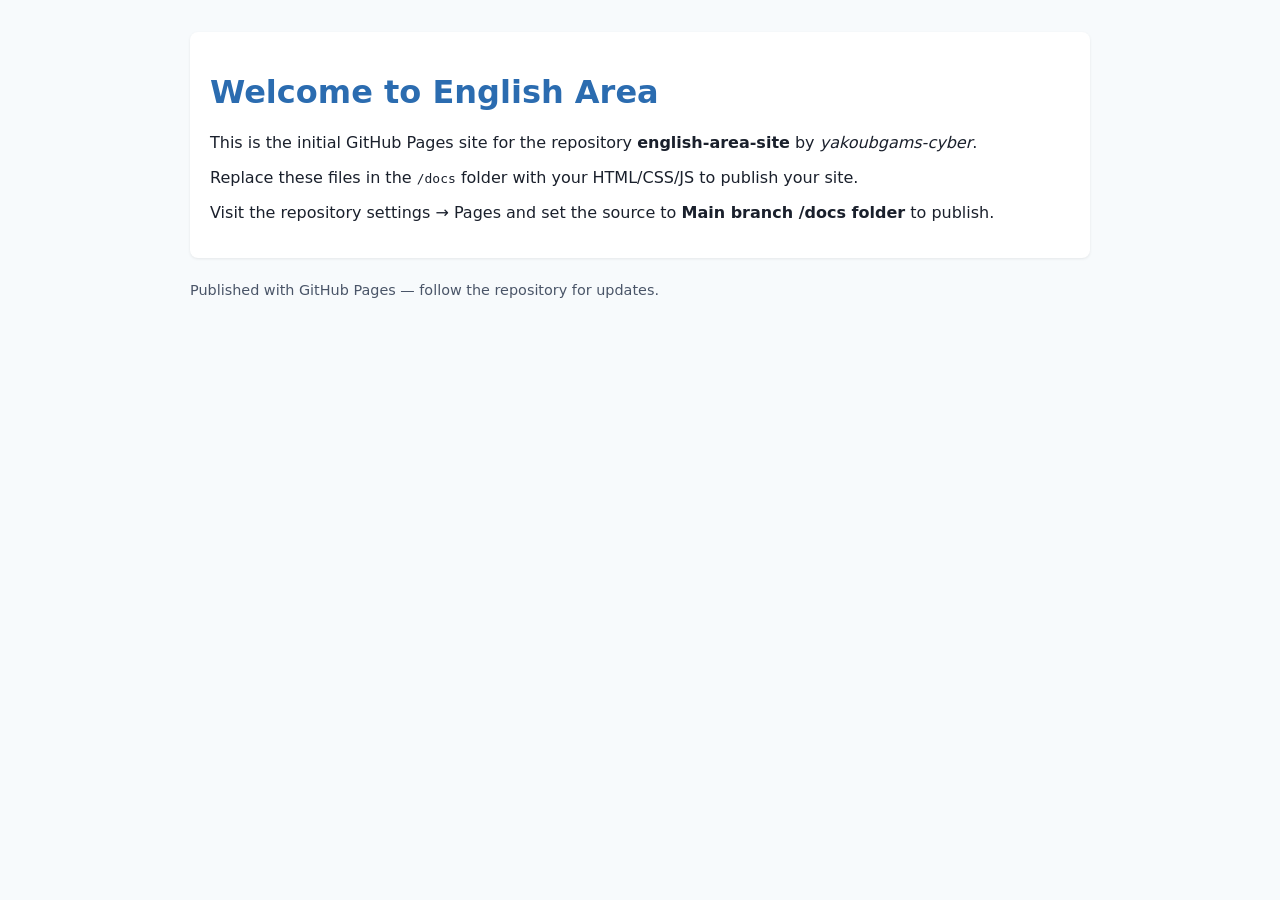
==== docs/index.html @ baff4b33 "Add initial Pages site in /docs (index.html)" ====
<!doctype html>
<html lang="en">
<head>
  <meta charset="utf-8" />
  <meta name="viewport" content="width=device-width,initial-scale=1" />
  <title>English Area</title>
  <style>
    body { font-family: system-ui, -apple-system, 'Segoe UI', Roboto, 'Helvetica Neue', Arial; margin: 0; padding: 2rem; background:#f7fafc; color:#1a202c }
    header { max-width: 900px; margin: 0 auto; }
    h1 { color:#2b6cb0 }
    .card { background: white; padding: 1.25rem; border-radius:8px; box-shadow: 0 1px 3px rgba(0,0,0,0.08); }
    footer { margin-top:1.5rem; color:#4a5568; font-size:0.9rem }
  </style>
</head>
<body>
  <header>
    <div class="card">
      <h1>Welcome to English Area</h1>
      <p>This is the initial GitHub Pages site for the repository <strong>english-area-site</strong> by <em>yakoubgams-cyber</em>.</p>
      <p>Replace these files in the <code>/docs</code> folder with your HTML/CSS/JS to publish your site.</p>
      <p>Visit the repository settings → Pages and set the source to <strong>Main branch /docs folder</strong> to publish.</p>
    </div>
    <footer>
      Published with GitHub Pages — follow the repository for updates.
    </footer>
  </header>
</body>
</html>
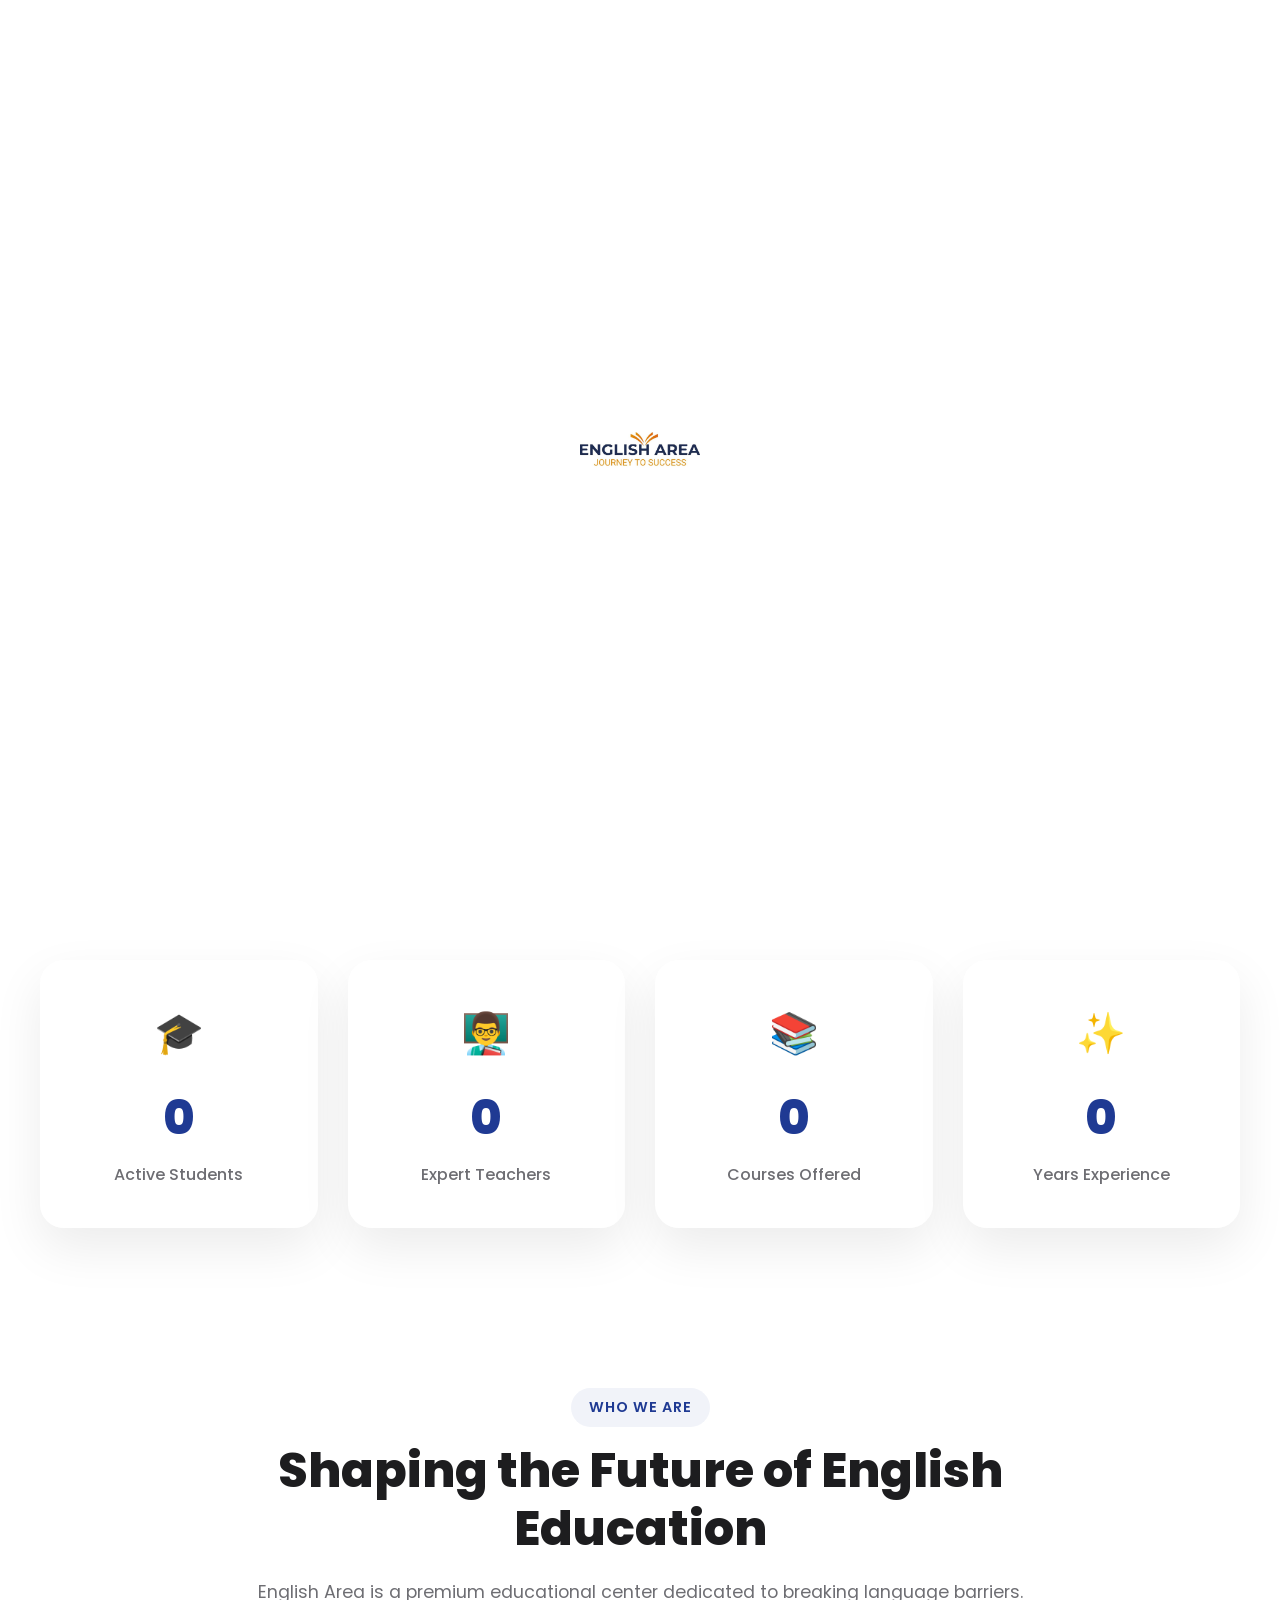
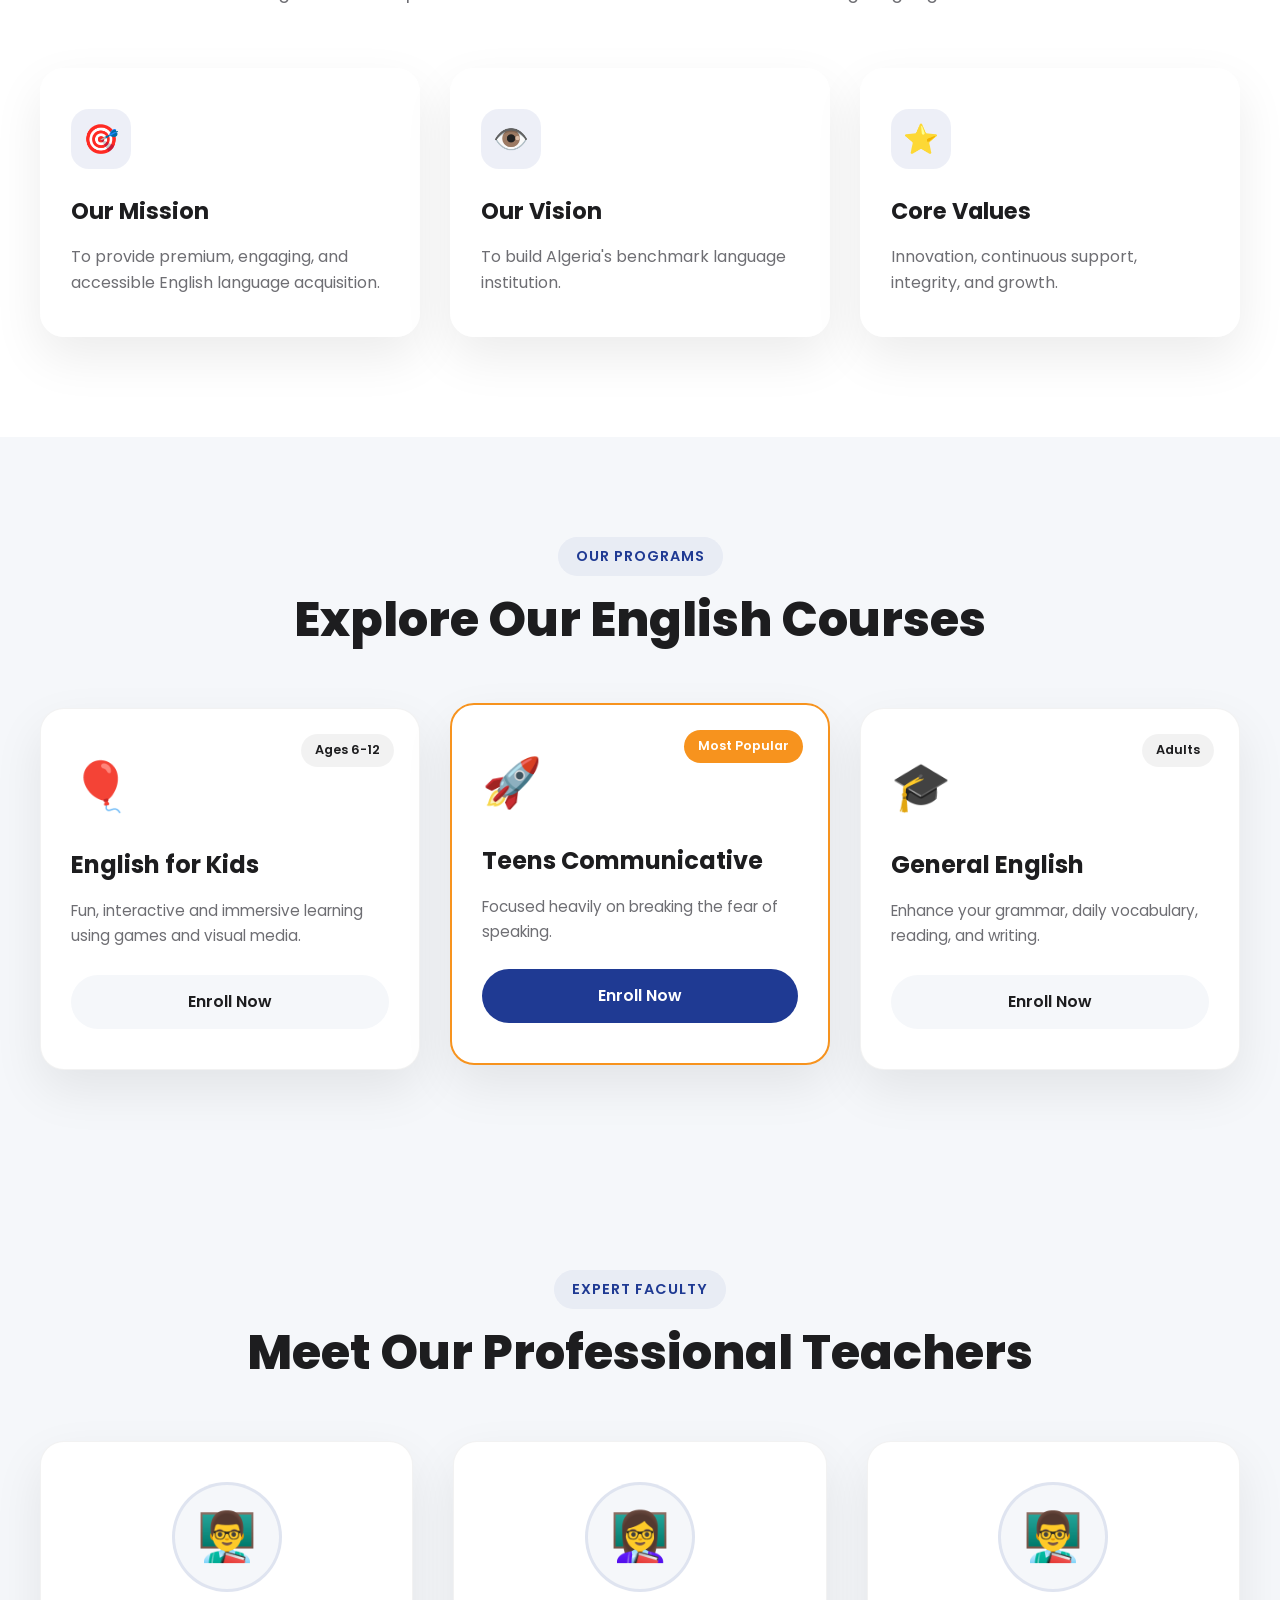
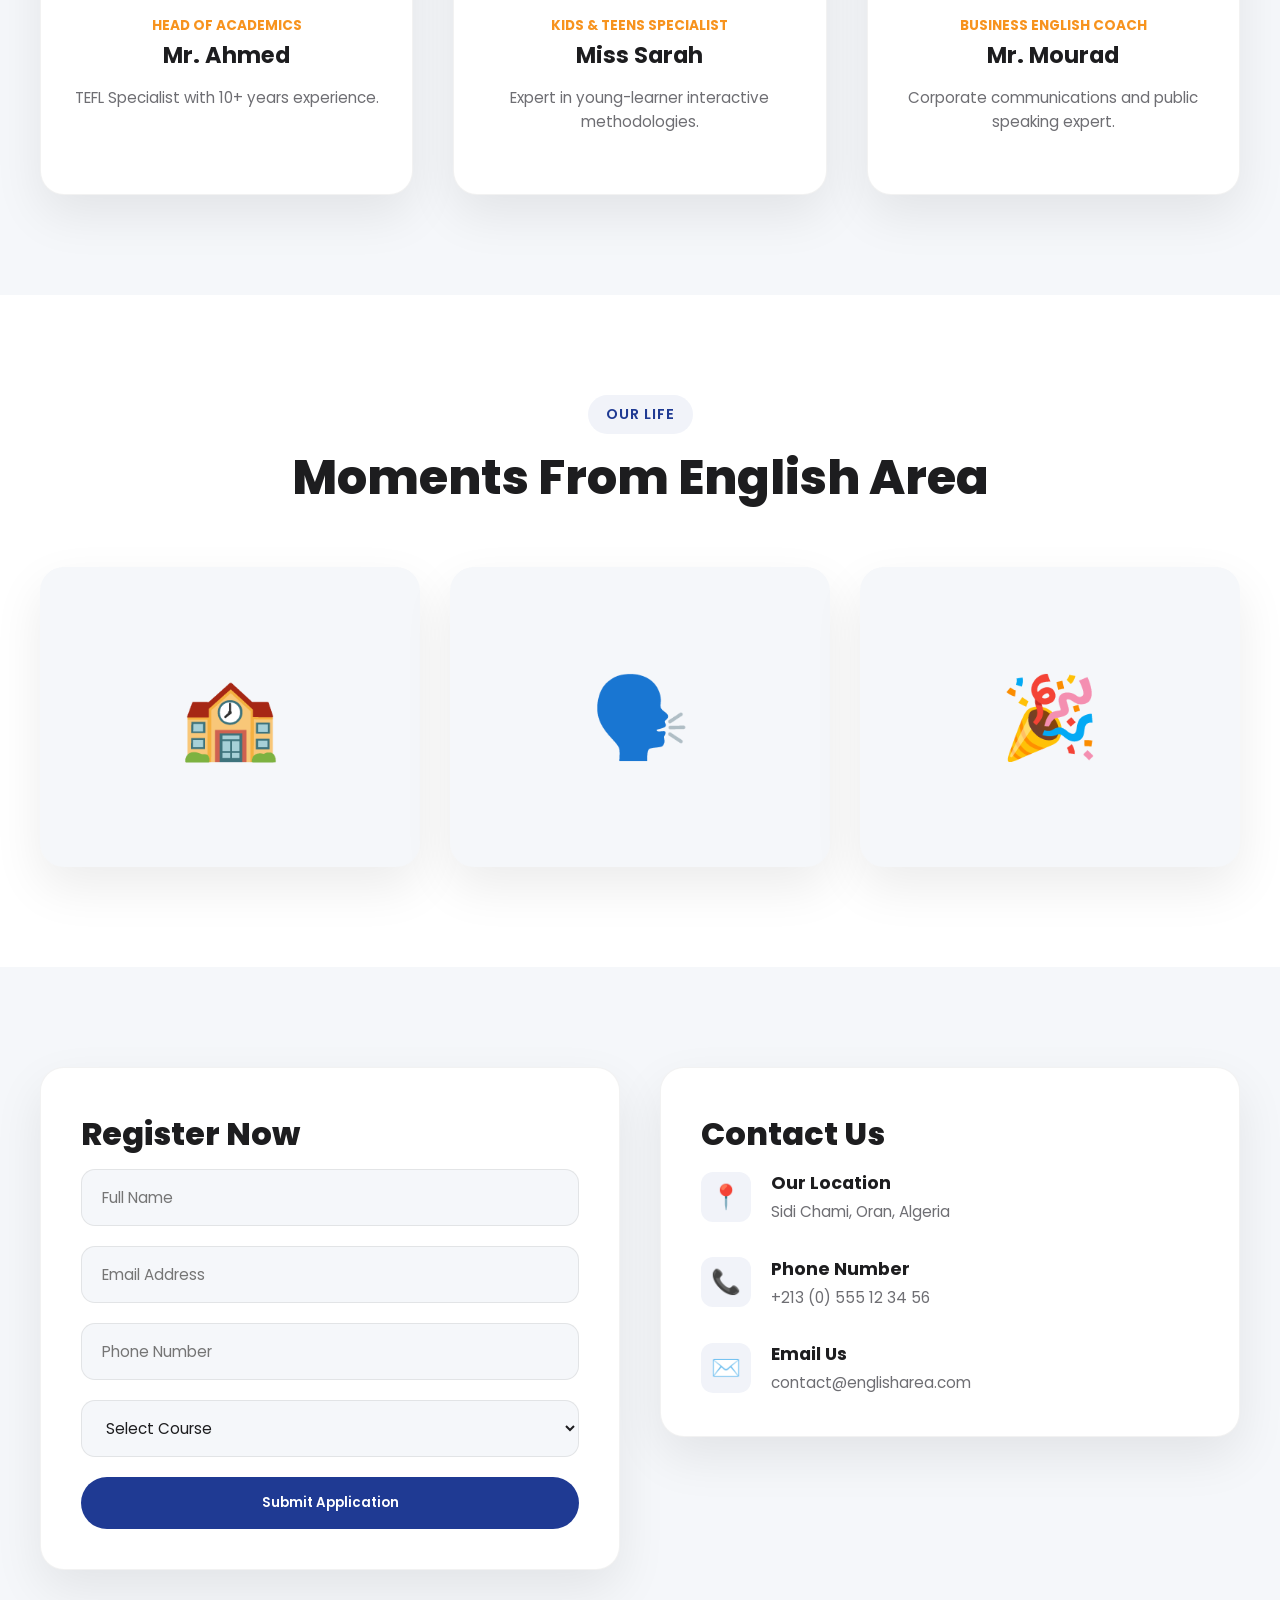
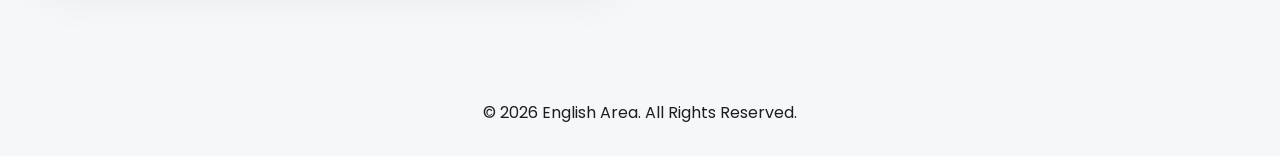
==== commit dbb59121: "Rename index - Copie.html to index.html" ====
--- a/docs/index.html
+++ b/docs/index.html
@@ -1,28 +1,344 @@
-<!doctype html>
-<html lang="en">
-<head>
-  <meta charset="utf-8" />
-  <meta name="viewport" content="width=device-width,initial-scale=1" />
-  <title>English Area</title>
-  <style>
-    body { font-family: system-ui, -apple-system, 'Segoe UI', Roboto, 'Helvetica Neue', Arial; margin: 0; padding: 2rem; background:#f7fafc; color:#1a202c }
-    header { max-width: 900px; margin: 0 auto; }
-    h1 { color:#2b6cb0 }
-    .card { background: white; padding: 1.25rem; border-radius:8px; box-shadow: 0 1px 3px rgba(0,0,0,0.08); }
-    footer { margin-top:1.5rem; color:#4a5568; font-size:0.9rem }
-  </style>
-</head>
-<body>
-  <header>
-    <div class="card">
-      <h1>Welcome to English Area</h1>
-      <p>This is the initial GitHub Pages site for the repository <strong>english-area-site</strong> by <em>yakoubgams-cyber</em>.</p>
-      <p>Replace these files in the <code>/docs</code> folder with your HTML/CSS/JS to publish your site.</p>
-      <p>Visit the repository settings → Pages and set the source to <strong>Main branch /docs folder</strong> to publish.</p>
-    </div>
-    <footer>
-      Published with GitHub Pages — follow the repository for updates.
-    </footer>
-  </header>
-</body>
-</html>
+<!DOCTYPE html>
+<html lang="en" dir="ltr">
+
+<head>
+    <meta charset="UTF-8">
+    <meta name="viewport" content="width=device-width, initial-scale=1.0">
+    <title>English Area | Journey to Success</title>
+    <meta name="description" content="English Area - Journey to Success. A premium English learning school offering courses for kids, teenagers and adults.">
+    <meta name="keywords" content="English Area, English School, English Courses, Algeria English Learning">
+    <meta name="author" content="English Area">
+
+    <meta property="og:title" content="English Area | Journey to Success">
+    <meta property="og:description" content="Your journey to success starts here. Learn English with professional teachers.">
+    <meta property="og:type" content="website">
+
+    <link rel="preconnect" href="https://fonts.googleapis.com">
+    <link rel="preconnect" href="https://fonts.gstatic.com" crossorigin>
+    <link href="https://fonts.googleapis.com/css2?family=Poppins:wght@300;400;500;600;700;800&display=swap" rel="stylesheet">
+
+    <meta name="theme-color" content="#1F3A93">
+    <link rel="icon" type="image/png" href="assets/favicon-32x32.png">
+    <link rel="stylesheet" href="style.css">
+</head>
+
+<body>
+
+    <div class="loader">
+        <img src="assets/logo.png" alt="English Area Logo">
+    </div>
+
+    <header class="header">
+        <nav class="navbar">
+            <a href="#" class="logo">
+                <img src="assets/logo.png" alt="English Area Logo">
+            </a>
+
+            <ul class="nav-links">
+                <li><a href="#home">Home</a></li>
+                <li><a href="#about">About</a></li>
+                <li><a href="#courses">Courses</a></li>
+                <li><a href="#teachers">Teachers</a></li>
+                <li><a href="#gallery">Gallery</a></li>
+                <li><a href="#contact">Contact</a></li>
+            </ul>
+
+            <div class="nav-actions">
+                <button id="languageBtn">AR</button>
+                <button id="darkModeBtn">🌙</button>
+                <button class="menu-btn">☰</button>
+            </div>
+        </nav>
+    </header>
+
+    <main>
+        <section id="home" class="hero">
+            <div class="hero-background">
+                <div class="circle circle-1"></div>
+                <div class="circle circle-2"></div>
+                <div class="circle circle-3"></div>
+            </div>
+
+            <div class="hero-content">
+                <img src="assets/logo.png" alt="English Area Logo" class="hero-logo">
+                <span class="hero-tag">Welcome to English Area</span>
+                <h1 class="hero-title">Journey to Success</h1>
+                <p class="hero-subtitle">رحلتك نحو النجاح تبدأ هنا</p>
+                <p class="hero-description">
+                    Learn English with confidence through modern teaching methods, qualified teachers,
+                    interactive classrooms, and a friendly learning environment.
+                </p>
+                <div class="hero-buttons">
+                    <a href="#registration" class="btn btn-primary">Register Now</a>
+                    <a href="#courses" class="btn btn-secondary">Explore Courses</a>
+                </div>
+            </div>
+
+            <div class="scroll-indicator">
+                <span></span>
+            </div>
+        </section>
+
+        <section id="stats" class="stats-section">
+            <div class="stats-container">
+                <div class="stat-card">
+                    <div class="stat-icon">🎓</div>
+                    <h2 class="stat-number" data-target="1500">0</h2>
+                    <p class="stat-label" data-en="Active Students" data-ar="طالب نشط">Active Students</p>
+                </div>
+                <div class="stat-card">
+                    <div class="stat-icon">👨‍🏫</div>
+                    <h2 class="stat-number" data-target="25">0</h2>
+                    <p class="stat-label" data-en="Expert Teachers" data-ar="أستاذ خبير">Expert Teachers</p>
+                </div>
+                <div class="stat-card">
+                    <div class="stat-icon">📚</div>
+                    <h2 class="stat-number" data-target="12">0</h2>
+                    <p class="stat-label" data-en="Courses Offered" data-ar="الدورات المتاحة">Courses Offered</p>
+                </div>
+                <div class="stat-card">
+                    <div class="stat-icon">✨</div>
+                    <h2 class="stat-number" data-target="8">0</h2>
+                    <p class="stat-label" data-en="Years Experience" data-ar="سنوات الخبرة">Years Experience</p>
+                </div>
+            </div>
+        </section>
+
+        <section id="about" class="about-section">
+            <div class="about-container">
+                <div class="about-header">
+                    <span class="about-subtitle" data-en="Who We Are" data-ar="من نحن">Who We Are</span>
+                    <h2 class="about-title" data-en="Shaping the Future of English Education" data-ar="نشكّل مستقبل تعليم اللغة الإنجليزية">Shaping the Future of English Education</h2>
+                    <p class="about-description" data-en="English Area is a premium educational center dedicated to breaking language barriers. We empower children, teenagers, and professionals with interactive, modern communicative tools for global success." data-ar="إنجلش إريا هو مركز تعليمي متميز مخصص لكسر الحواجز اللغوية. نحن نمكّن الأطفال والمراهقين والمحترفين بأدوات اتصال حديثة وتفاعلية لتحقيق النجاح العالمي.">
+                        English Area is a premium educational center dedicated to breaking language barriers.
+                    </p>
+                </div>
+
+                <div class="about-grid">
+                    <div class="about-card">
+                        <div class="card-icon-wrapper"><span class="card-icon">🎯</span></div>
+                        <h3 class="card-title" data-en="Our Mission" data-ar="رسالتنا">Our Mission</h3>
+                        <p class="card-text" data-en="To provide premium, engaging, and accessible English language acquisition through immersive learning frameworks that foster true confidence." data-ar="تقديم تعليم لغة إنجليزية متميز وجذاب ومتاح للجميع.">
+                            To provide premium, engaging, and accessible English language acquisition.
+                        </p>
+                    </div>
+                    <div class="about-card">
+                        <div class="card-icon-wrapper"><span class="card-icon">👁️</span></div>
+                        <h3 class="card-title" data-en="Our Vision" data-ar="رؤيتنا">Our Vision</h3>
+                        <p class="card-text" data-en="To build Algeria's benchmark language institution where language study becomes an inspiring journey of personal and career growth." data-ar="بناء المؤسسة اللغوية المرجعية في الجزائر.">
+                            To build Algeria's benchmark language institution.
+                        </p>
+                    </div>
+                    <div class="about-card">
+                        <div class="card-icon-wrapper"><span class="card-icon">⭐</span></div>
+                        <h3 class="card-title" data-en="Core Values" data-ar="قيمنا الأساسية">Core Values</h3>
+                        <p class="card-text" data-en="Innovation, continuous support, integrity, and student-centered growth guide every lesson." data-ar="الابتكار، الدعم المستمر، النزاهة، والنمو.">
+                            Innovation, continuous support, integrity, and growth.
+                        </p>
+                    </div>
+                </div>
+            </div>
+        </section>
+
+        <section id="courses" class="courses-section">
+            <div class="courses-container">
+                <div class="courses-header">
+                    <span class="courses-subtitle" data-en="Our Programs" data-ar="برامجنا التعليمية">Our Programs</span>
+                    <h2 class="courses-title" data-en="Explore Our English Courses" data-ar="اكتشف دورات اللغة الإنجليزية لدينا">Explore Our English Courses</h2>
+                </div>
+
+                <div class="courses-grid">
+                    <div class="course-card">
+                        <div class="course-badge" data-en="Ages 6-12" data-ar="من 6 إلى 12 سنة">Ages 6-12</div>
+                        <div class="course-icon">🎈</div>
+                        <h3 class="course-name" data-en="English for Kids" data-ar="الإنجليزية للأطفال">English for Kids</h3>
+                        <p class="course-text" data-en="Fun, interactive and immersive learning using games and visual media." data-ar="تعليم ممتع وتفاعلي وغامر باستخدام الألعاب.">
+                            Fun, interactive and immersive learning using games and visual media.
+                        </p>
+                        <a href="#registration" class="btn-course-join">Enroll Now</a>
+                    </div>
+                    <div class="course-card popular">
+                        <div class="course-badge" data-en="Most Popular" data-ar="الأكثر طلبًا">Most Popular</div>
+                        <div class="course-icon">🚀</div>
+                        <h3 class="course-name" data-en="Teens Communicative" data-ar="التواصل للمراهقين">Teens Communicative</h3>
+                        <p class="course-text" data-en="Focused heavily on breaking the fear of speaking." data-ar="يركز بشكل كبير على كسر حاجز الخوف من التحدث.">
+                            Focused heavily on breaking the fear of speaking.
+                        </p>
+                        <a href="#registration" class="btn-course-join">Enroll Now</a>
+                    </div>
+                    <div class="course-card">
+                        <div class="course-badge" data-en="Adults" data-ar="الكبار">Adults</div>
+                        <div class="course-icon">🎓</div>
+                        <h3 class="course-name" data-en="General English" data-ar="اللغة الإنجليزية العامة">General English</h3>
+                        <p class="course-text" data-en="Enhance your grammar, daily vocabulary, reading, and writing." data-ar="عزز قواعدك ومفرداتك اليومية.">
+                            Enhance your grammar, daily vocabulary, reading, and writing.
+                        </p>
+                        <a href="#registration" class="btn-course-join">Enroll Now</a>
+                    </div>
+                </div>
+            </div>
+        </section>
+
+        <section id="teachers" class="teachers-section">
+            <div class="teachers-container">
+                <div class="teachers-header">
+                    <span class="teachers-subtitle" data-en="Expert Faculty" data-ar="طاقم أساتذتنا">Expert Faculty</span>
+                    <h2 class="teachers-title" data-en="Meet Our Professional Teachers" data-ar="التق بأساتذتنا المحترفين">Meet Our Professional Teachers</h2>
+                </div>
+                <div class="teachers-grid">
+                    <div class="teacher-card">
+                        <div class="teacher-image-wrapper"><div class="teacher-avatar-placeholder">👨‍🏫</div></div>
+                        <div class="teacher-info">
+                            <span class="teacher-role" data-en="Head of Academics" data-ar="رئيس قسم الأكاديميا">Head of Academics</span>
+                            <h3 class="teacher-name">Mr. Ahmed</h3>
+                            <p class="teacher-bio">TEFL Specialist with 10+ years experience.</p>
+                        </div>
+                    </div>
+                    <div class="teacher-card">
+                        <div class="teacher-image-wrapper"><div class="teacher-avatar-placeholder">👩‍🏫</div></div>
+                        <div class="teacher-info">
+                            <span class="teacher-role" data-en="Kids & Teens Specialist" data-ar="أخصائية الأطفال والمراهقين">Kids & Teens Specialist</span>
+                            <h3 class="teacher-name">Miss Sarah</h3>
+                            <p class="teacher-bio">Expert in young-learner interactive methodologies.</p>
+                        </div>
+                    </div>
+                    <div class="teacher-card">
+                        <div class="teacher-image-wrapper"><div class="teacher-avatar-placeholder">👨‍🏫</div></div>
+                        <div class="teacher-info">
+                            <span class="teacher-role" data-en="Business English Coach" data-ar="مدرب الإنجليزية للأعمال">Business English Coach</span>
+                            <h3 class="teacher-name">Mr. Mourad</h3>
+                            <p class="teacher-bio">Corporate communications and public speaking expert.</p>
+                        </div>
+                    </div>
+                </div>
+            </div>
+        </section>
+
+        <section id="gallery" class="gallery-section">
+            <div class="gallery-container">
+                <div class="gallery-header">
+                    <span class="gallery-subtitle" data-en="Our Life" data-ar="حياتنا المدرسية">Our Life</span>
+                    <h2 class="gallery-title" data-en="Moments From English Area" data-ar="لحظات من إنجلش إريا">Moments From English Area</h2>
+                </div>
+                <div class="gallery-grid">
+                    <div class="gallery-card">
+                        <div class="gallery-image-wrapper"><div class="gallery-placeholder-img">🏫</div></div>
+                        <div class="gallery-overlay">
+                            <h3 class="gallery-card-title">Modern Classrooms</h3>
+                        </div>
+                    </div>
+                    <div class="gallery-card">
+                        <div class="gallery-image-wrapper"><div class="gallery-placeholder-img">🗣️</div></div>
+                        <div class="gallery-overlay">
+                            <h3 class="gallery-card-title">Interactive Sessions</h3>
+                        </div>
+                    </div>
+                    <div class="gallery-card">
+                        <div class="gallery-image-wrapper"><div class="gallery-placeholder-img">🎉</div></div>
+                        <div class="gallery-overlay">
+                            <h3 class="gallery-card-title">Student Events</h3>
+                        </div>
+                    </div>
+                </div>
+            </div>
+        </section>
+
+        <section id="contact" class="contact-section">
+            <div class="contact-container">
+                <div id="registration" class="form-card">
+                    <h2 class="form-title" data-en="Register Now" data-ar="سجل الآن">Register Now</h2>
+                    <form class="interactive-form">
+                        <input type="hidden" name="formType" value="Student Registration">
+                        <div class="form-group">
+                            <input type="text" name="fullName" placeholder="Full Name" required data-placeholder-en="Full Name" data-placeholder-ar="الاسم الكامل">
+                        </div>
+                        <div class="form-group">
+                            <input type="email" name="email" placeholder="Email Address" required data-placeholder-en="Email Address" data-placeholder-ar="البريد الإلكتروني">
+                        </div>
+                        <div class="form-group">
+                            <input type="tel" name="phone" placeholder="Phone Number" required data-placeholder-en="Phone Number" data-placeholder-ar="رقم الهاتف">
+                        </div>
+                        <div class="form-group">
+                            <select name="selectedCourse" required>
+                                <option value="" disabled selected data-en="Select Course" data-ar="اختر الدورة">Select Course</option>
+                                <option value="Kids English">English for Kids</option>
+                                <option value="Teens Communicative">Teens Communicative</option>
+                                <option value="General Adults">General English for Adults</option>
+                            </select>
+                        </div>
+                        <button type="submit" class="btn btn-primary btn-submit">Submit Application</button>
+                    </form>
+                </div>
+
+                <div class="contact-info-card">
+                    <h2 class="form-title" data-en="Contact Us" data-ar="اتصل بنا">Contact Us</h2>
+                    <div class="info-list">
+                        <div class="info-item">
+                            <div class="info-icon">📍</div>
+                            <div class="info-text">
+                                <h4>Our Location</h4>
+                                <p>Sidi Chami, Oran, Algeria</p>
+                            </div>
+                        </div>
+                        <div class="info-item">
+                            <div class="info-icon">📞</div>
+                            <div class="info-text">
+                                <h4>Phone Number</h4>
+                                <p dir="ltr">+213 (0) 555 12 34 56</p>
+                            </div>
+                        </div>
+                        <div class="info-item">
+                            <div class="info-icon">✉️</div>
+                            <div class="info-text">
+                                <h4>Email Us</h4>
+                                <p>contact@englisharea.com</p>
+                            </div>
+                        </div>
+                    </div>
+                </div>
+            </div>
+        </section>
+    </main>
+
+    <!-- PLACEMENT TEST MODAL -->
+    <div id="testModal" class="test-modal">
+        <div class="test-modal-content">
+            <button class="close-test" id="closeTestBtn">&times;</button>
+            
+            <div id="testIntro" class="test-screen active">
+                <span class="about-subtitle">Assessment</span>
+                <h2 class="form-title">English Level Placement Test</h2>
+                <p class="form-subtitle-text">Answer 40 mixed questions to determine your exact English level (A1 to B2).</p>
+                <button class="btn btn-primary" id="startTestBtn">Start Test Now</button>
+            </div>
+
+            <div id="testContainer" class="test-screen">
+                <div class="test-header-bar">
+                    <span id="questionProgress">Question 1 / 40</span>
+                    <div class="progress-bar-container"><div id="progressBar" class="progress-bar"></div></div>
+                </div>
+                <h3 id="questionText" class="question-text"></h3>
+                <div id="optionsContainer" class="options-container"></div>
+                <div class="test-actions">
+                    <button id="nextQuestionBtn" class="btn btn-primary" disabled>Next Question</button>
+                </div>
+            </div>
+
+            <div id="testResult" class="test-screen">
+                <div class="result-icon">🏆</div>
+                <h2 class="form-title">Test Completed!</h2>
+                <p id="scoreSummary" class="score-summary"></p>
+                <div id="levelBadge" class="level-badge"></div>
+                <p id="levelDescription" class="level-description"></p>
+                <button class="btn btn-primary" id="retakeTestBtn">Retake Test</button>
+            </div>
+        </div>
+    </div>
+
+    <footer>
+        <p>© 2026 English Area. All Rights Reserved.</p>
+    </footer>
+
+    <script src="script.js"></script>
+</body>
+</html>
--- a/docs/style.css
+++ b/docs/style.css
@@ -0,0 +1,1679 @@
+
+/* =====================================
+   ENGLISH AREA
+   Premium School Website
+   Phase 1.2 - Main Design System
+===================================== */
+
+
+/* =========================
+   ROOT VARIABLES
+========================= */
+
+:root {
+
+    --primary-color: #1F3A93;
+    --secondary-color: #F7931E;
+
+    --white: #FFFFFF;
+    --light-gray: #F5F7FA;
+
+    --text-color: #1d1d1f;
+    --gray-text: #6e6e73;
+
+    --background: #FFFFFF;
+
+    --card-background: rgba(255,255,255,0.7);
+
+    --border-radius: 24px;
+
+    --shadow:
+        0 20px 50px rgba(0,0,0,0.08);
+
+    --transition:
+        all 0.3s ease;
+
+}
+
+
+
+/* =========================
+   DARK MODE VARIABLES
+========================= */
+
+body.dark {
+
+    --background: #0f172a;
+
+    --text-color: #ffffff;
+
+    --gray-text: #cbd5e1;
+
+    --card-background:
+        rgba(30,41,59,0.7);
+
+}
+
+
+
+/* =========================
+   RESET
+========================= */
+
+* {
+
+    margin:0;
+    padding:0;
+
+    box-sizing:border-box;
+
+}
+
+
+
+html {
+
+    scroll-behavior:smooth;
+
+}
+
+
+
+body {
+
+    font-family:
+    'Poppins',
+    sans-serif;
+
+    background:
+    var(--background);
+
+    color:
+    var(--text-color);
+
+    line-height:1.6;
+
+    transition:
+    var(--transition);
+
+}
+
+
+
+
+img {
+
+    max-width:100%;
+
+    display:block;
+
+}
+
+
+
+a {
+
+    text-decoration:none;
+
+    color:inherit;
+
+}
+
+
+
+button {
+
+    border:none;
+
+    cursor:pointer;
+
+    font-family:inherit;
+
+}
+
+
+
+/* =========================
+   HEADER
+========================= */
+
+
+.header {
+
+    position:fixed;
+
+    top:0;
+
+    left:0;
+
+    width:100%;
+
+    z-index:1000;
+
+    backdrop-filter:
+    blur(20px);
+
+    background:
+    rgba(255,255,255,0.75);
+
+    border-bottom:
+    1px solid rgba(0,0,0,0.05);
+
+}
+
+
+
+body.dark .header {
+
+    background:
+    rgba(15,23,42,0.75);
+
+}
+
+
+
+
+.navbar {
+
+
+    max-width:1200px;
+
+    margin:auto;
+
+    padding:
+    20px 30px;
+
+    display:flex;
+
+    align-items:center;
+
+    justify-content:space-between;
+
+
+}
+
+
+
+.logo img {
+
+    width:80px;
+
+}
+
+
+
+
+.nav-links {
+
+
+    display:flex;
+
+    gap:35px;
+
+    list-style:none;
+
+
+}
+
+
+
+.nav-links a {
+
+
+    font-weight:500;
+
+    transition:
+    var(--transition);
+
+
+}
+
+
+
+.nav-links a:hover {
+
+
+    color:
+    var(--secondary-color);
+
+
+}
+
+
+
+
+.nav-actions {
+
+
+    display:flex;
+
+    gap:12px;
+
+
+}
+
+
+
+.nav-actions button {
+
+
+    width:42px;
+
+    height:42px;
+
+    border-radius:50%;
+
+    background:
+    var(--light-gray);
+
+    transition:
+    var(--transition);
+
+
+}
+
+
+
+.nav-actions button:hover {
+
+
+    transform:
+    translateY(-3px);
+
+
+}
+
+
+
+
+
+.menu-btn {
+
+    display:none;
+
+}
+
+
+
+/* =========================
+   HOME SECTION
+========================= */
+
+
+#home {
+
+
+    min-height:100vh;
+
+    display:flex;
+
+    flex-direction:column;
+
+    justify-content:center;
+
+    align-items:center;
+
+    text-align:center;
+
+    padding:120px 20px 40px;
+
+
+    background:
+
+    radial-gradient(
+    circle at top,
+    rgba(247,147,30,0.15),
+    transparent 40%
+    );
+
+
+}
+
+
+
+
+#home h1 {
+
+
+    font-size:
+
+    clamp(3rem,6vw,5rem);
+
+
+    font-weight:800;
+
+
+    background:
+
+    linear-gradient(
+    90deg,
+    var(--primary-color),
+    var(--secondary-color)
+    );
+
+
+    -webkit-background-clip:text;
+
+    color:transparent;
+
+
+}
+
+
+
+#home p {
+
+
+    margin-top:20px;
+
+    font-size:1.5rem;
+
+    color:
+    var(--gray-text);
+
+
+}
+
+
+
+/* =========================
+   FOOTER
+========================= */
+
+
+footer {
+
+
+    padding:
+
+    30px;
+
+    text-align:center;
+
+    background:
+
+    var(--light-gray);
+
+}
+
+
+
+/* =========================
+   RESPONSIVE
+========================= */
+
+
+@media(max-width:900px){
+
+
+    .nav-links {
+
+
+        display:none;
+
+
+    }
+
+
+
+    .menu-btn {
+
+
+        display:block;
+
+
+    }
+
+
+}
+/* =========================
+   LOADING SCREEN
+========================= */
+
+
+.loader {
+
+    position: fixed;
+
+    top: 0;
+    left: 0;
+
+    width: 100%;
+    height: 100vh;
+
+    display: flex;
+
+    justify-content: center;
+
+    align-items: center;
+
+    background: var(--background);
+
+    z-index: 9999;
+
+    transition:
+    opacity 0.5s ease,
+    visibility 0.5s ease;
+
+}
+
+
+
+.loader img {
+
+    width: 120px;
+
+    animation: pulse 1.5s infinite;
+
+}
+
+
+
+
+.loader.hide {
+
+    opacity: 0;
+
+    visibility: hidden;
+
+}
+
+
+
+
+@keyframes pulse {
+
+
+    0% {
+
+        transform: scale(1);
+
+    }
+
+
+    50% {
+
+        transform: scale(1.1);
+
+    }
+
+
+    100% {
+
+        transform: scale(1);
+
+    }
+
+
+}
+/* =====================================
+   HERO SECTION
+===================================== */
+
+.hero{
+    position:relative;
+    min-height:100vh;
+    display:flex;
+    justify-content:center;
+    align-items:center;
+    text-align:center;
+    overflow:hidden;
+    padding:120px 20px;
+}
+
+.hero-content{
+    position:relative;
+    z-index:2;
+    max-width:900px;
+    margin:auto;
+}
+
+.hero-logo{
+    width:160px;
+    margin:0 auto 30px;
+    display:block;
+}
+
+.hero-tag{
+    display:inline-block;
+    padding:10px 22px;
+    border-radius:999px;
+    background:rgba(31,58,147,.08);
+    color:var(--primary-color);
+    font-weight:600;
+    margin-bottom:25px;
+}
+
+.hero-title{
+    font-size:clamp(3rem,7vw,5.5rem);
+    font-weight:800;
+    line-height:1.1;
+    margin-bottom:20px;
+}
+
+.hero-subtitle{
+    font-size:1.5rem;
+    color:var(--secondary-color);
+    margin-bottom:20px;
+}
+
+.hero-description{
+    max-width:650px;
+    margin:0 auto 40px;
+    color:var(--gray-text);
+    font-size:1.1rem;
+}
+
+.hero-buttons{
+    display:flex;
+    justify-content:center;
+    gap:20px;
+    flex-wrap:wrap;
+}
+
+.btn{
+    display:inline-block;
+    padding:16px 34px;
+    border-radius:999px;
+    font-weight:600;
+    transition:.3s;
+}
+
+.btn-primary{
+    background:var(--primary-color);
+    color:white;
+}
+.btn-primary:hover{
+
+    transform:
+    translateY(-4px)
+    scale(1.05);
+
+    box-shadow:
+    0 15px 35px rgba(31,58,147,.3);
+
+}
+
+.btn-secondary{
+    background:var(--light-gray);
+    color:var(--text-color);
+}
+
+.btn-secondary:hover{
+
+    transform:
+    translateY(-4px)
+    scale(1.05);
+
+}
+
+.hero-background{
+    position:absolute;
+    inset:0;
+    overflow:hidden;
+}
+
+.circle{
+    position:absolute;
+    border-radius:50%;
+    filter:blur(60px);
+    opacity:.35;
+}
+
+.circle-1{
+    width:350px;
+    height:350px;
+    background:#1F3A93;
+    top:-80px;
+    left:-100px;
+}
+
+.circle-2{
+    width:280px;
+    height:280px;
+    background:#F7931E;
+    right:-60px;
+    top:150px;
+}
+
+.circle-3{
+    width:250px;
+    height:250px;
+    background:#1F3A93;
+    bottom:-80px;
+    left:40%;
+}
+
+.scroll-indicator{
+    position:absolute;
+    bottom:40px;
+    left:50%;
+    transform:translateX(-50%);
+}
+
+.scroll-indicator span{
+    width:30px;
+    height:50px;
+    border:2px solid var(--text-color);
+    border-radius:20px;
+    display:block;
+}
+/* =====================================
+   HERO ANIMATIONS
+===================================== */
+
+.circle{
+    animation: float 8s ease-in-out infinite;
+}
+
+.circle-2{
+    animation-delay:2s;
+}
+
+.circle-3{
+    animation-delay:4s;
+}
+
+@keyframes float{
+
+    0%{
+        transform:translateY(0px);
+    }
+
+    50%{
+        transform:translateY(-30px);
+    }
+
+    100%{
+        transform:translateY(0px);
+    }
+
+}
+
+.hero-logo{
+
+    animation:
+    logoFloat 4s ease-in-out infinite;
+
+}
+
+@keyframes logoFloat{
+
+    0%{
+        transform:translateY(0px);
+    }
+
+    50%{
+        transform:translateY(-10px);
+    }
+
+    100%{
+        transform:translateY(0px);
+    }
+
+}
+
+.hero-content{
+
+    animation:
+    fadeUp 1.2s ease;
+
+}
+
+@keyframes fadeUp{
+
+    from{
+
+        opacity:0;
+
+        transform:
+        translateY(50px);
+
+    }
+
+    to{
+
+        opacity:1;
+
+        transform:
+        translateY(0);
+
+    }
+
+}
+
+.scroll-indicator span{
+
+    animation:
+    scrollMouse 2s infinite;
+
+}
+
+@keyframes scrollMouse{
+
+    0%{
+        transform:translateY(0);
+        opacity:1;
+    }
+
+    50%{
+        transform:translateY(10px);
+        opacity:.5;
+    }
+
+    100%{
+        transform:translateY(0);
+        opacity:1;
+    }
+
+}
+
+/* =====================================
+   STATISTICS SECTION (Phase 2.3)
+===================================== */
+
+.stats-section {
+    padding: 60px 20px;
+    background: var(--background);
+    position: relative;
+    z-index: 5;
+    transition: var(--transition);
+}
+
+.stats-container {
+    max-width: 1200px;
+    margin: 0 auto;
+    display: grid;
+    grid-template-columns: repeat(auto-fit, minmax(220px, 1fr));
+    gap: 30px;
+}
+
+.stat-card {
+    background: var(--card-background);
+    border: 1px solid rgba(255, 255, 255, 0.1);
+    backdrop-filter: blur(10px);
+    -webkit-backdrop-filter: blur(10px);
+    padding: 40px 30px;
+    border-radius: var(--border-radius);
+    text-align: center;
+    box-shadow: var(--shadow);
+    transition: var(--transition);
+}
+
+.stat-card:hover {
+    transform: translateY(-10px);
+    border-color: var(--secondary-color);
+}
+
+.stat-icon {
+    font-size: 2.5rem;
+    margin-bottom: 15px;
+}
+
+.stat-number {
+    font-size: 3rem;
+    font-weight: 800;
+    color: var(--primary-color);
+    margin-bottom: 5px;
+    font-family: 'Poppins', sans-serif;
+}
+
+body.dark .stat-number {
+    color: var(--secondary-color);
+}
+
+.stat-label {
+    font-size: 1rem;
+    font-weight: 500;
+    color: var(--gray-text);
+}
+
+
+/* =====================================
+   ABOUT PREVIEW SECTION (Phase 2.4)
+===================================== */
+
+.about-section {
+    padding: 100px 20px;
+    background: var(--background);
+    position: relative;
+    z-index: 5;
+    transition: var(--transition);
+}
+
+.about-container {
+    max-width: 1200px;
+    margin: 0 auto;
+}
+
+.about-header {
+    text-align: center;
+    max-width: 800px;
+    margin: 0 auto 60px;
+}
+
+.about-subtitle {
+    display: inline-block;
+    padding: 8px 18px;
+    border-radius: 999px;
+    background: rgba(31, 58, 147, 0.06);
+    color: var(--primary-color);
+    font-weight: 600;
+    font-size: 0.9rem;
+    text-transform: uppercase;
+    letter-spacing: 1px;
+    margin-bottom: 15px;
+}
+
+body.dark .about-subtitle {
+    background: rgba(247, 147, 30, 0.15);
+    color: var(--secondary-color);
+}
+
+.about-title {
+    font-size: clamp(2rem, 4vw, 3rem);
+    font-weight: 800;
+    line-height: 1.2;
+    color: var(--text-color);
+    margin-bottom: 20px;
+}
+
+.about-description {
+    font-size: 1.1rem;
+    color: var(--gray-text);
+    line-height: 1.7;
+}
+
+.about-grid {
+    display: grid;
+    grid-template-columns: repeat(auto-fit, minmax(300px, 1fr));
+    gap: 30px;
+}
+
+.about-card {
+    background: var(--card-background);
+    border: 1px solid rgba(255, 255, 255, 0.08);
+    backdrop-filter: blur(15px);
+    -webkit-backdrop-filter: blur(15px);
+    padding: 40px 30px;
+    border-radius: var(--border-radius);
+    box-shadow: var(--shadow);
+    transition: var(--transition);
+    position: relative;
+    overflow: hidden;
+}
+
+.about-card:hover {
+    transform: translateY(-8px);
+    border-color: var(--primary-color);
+}
+
+body.dark .about-card:hover {
+    border-color: var(--secondary-color);
+}
+
+.card-icon-wrapper {
+    width: 60px;
+    height: 60px;
+    border-radius: 18px;
+    background: rgba(31, 58, 147, 0.08);
+    display: flex;
+    align-items: center;
+    justify-content: center;
+    margin-bottom: 25px;
+    transition: var(--transition);
+}
+
+body.dark .card-icon-wrapper {
+    background: rgba(247, 147, 30, 0.12);
+}
+
+.about-card:hover .card-icon-wrapper {
+    transform: scale(1.1) rotate(5deg);
+}
+
+.card-icon {
+    font-size: 1.8rem;
+}
+
+.card-title {
+    font-size: 1.4rem;
+    font-weight: 700;
+    color: var(--text-color);
+    margin-bottom: 15px;
+}
+
+.card-text {
+    font-size: 1rem;
+    color: var(--gray-text);
+    line-height: 1.6;
+}
+
+/* RTL Support via HTML attributes */
+html[dir="rtl"] .about-title,
+html[dir="rtl"] .card-title,
+html[dir="rtl"] .stat-label {
+    font-family: sans-serif;
+}
+/* =====================================
+   COURSES SECTION (Phase 2.5)
+===================================== */
+
+.courses-section {
+    padding: 100px 20px;
+    background: var(--light-gray);
+    position: relative;
+    z-index: 5;
+    transition: var(--transition);
+}
+
+body.dark .courses-section {
+    background: #0b111e;
+}
+
+.courses-container {
+    max-width: 1200px;
+    margin: 0 auto;
+}
+
+.courses-header {
+    text-align: center;
+    max-width: 800px;
+    margin: 0 auto 60px;
+}
+
+.courses-subtitle {
+    display: inline-block;
+    padding: 8px 18px;
+    border-radius: 999px;
+    background: rgba(31, 58, 147, 0.06);
+    color: var(--primary-color);
+    font-weight: 600;
+    font-size: 0.9rem;
+    text-transform: uppercase;
+    letter-spacing: 1px;
+    margin-bottom: 15px;
+}
+
+body.dark .courses-subtitle {
+    background: rgba(247, 147, 30, 0.15);
+    color: var(--secondary-color);
+}
+
+.courses-title {
+    font-size: clamp(2rem, 4vw, 3rem);
+    font-weight: 800;
+    line-height: 1.2;
+    color: var(--text-color);
+    margin-bottom: 20px;
+}
+
+.courses-description {
+    font-size: 1.1rem;
+    color: var(--gray-text);
+    line-height: 1.7;
+}
+
+.courses-grid {
+    display: grid;
+    grid-template-columns: repeat(auto-fit, minmax(320px, 1fr));
+    gap: 30px;
+    align-items: stretch;
+}
+
+.course-card {
+    background: var(--background);
+    border: 1px solid rgba(0, 0, 0, 0.05);
+    padding: 40px 30px;
+    border-radius: var(--border-radius);
+    box-shadow: var(--shadow);
+    transition: var(--transition);
+    position: relative;
+    display: flex;
+    flex-direction: column;
+}
+
+body.dark .course-card {
+    background: var(--card-background);
+    border-color: rgba(255, 255, 255, 0.05);
+}
+
+.course-card.popular {
+    border: 2px solid var(--secondary-color);
+    transform: translateY(-5px);
+}
+
+.course-card:hover {
+    transform: translateY(-10px);
+    box-shadow: 0 30px 60px rgba(0,0,0,0.12);
+}
+
+.course-badge {
+    position: absolute;
+    top: 25px;
+    right: 25px;
+    padding: 6px 14px;
+    border-radius: 999px;
+    font-size: 0.8rem;
+    font-weight: 600;
+    background: rgba(0, 0, 0, 0.05);
+    color: var(--text-color);
+}
+
+html[dir="rtl"] .course-badge {
+    right: auto;
+    left: 25px;
+}
+
+.course-card.popular .course-badge {
+    background: var(--secondary-color);
+    color: var(--white);
+}
+
+.course-icon {
+    font-size: 3rem;
+    margin-bottom: 20px;
+}
+
+.course-name {
+    font-size: 1.5rem;
+    font-weight: 700;
+    color: var(--text-color);
+    margin-bottom: 15px;
+}
+
+.course-text {
+    font-size: 0.95rem;
+    color: var(--gray-text);
+    line-height: 1.6;
+    margin-bottom: 25px;
+    flex-grow: 1;
+}
+
+.course-meta {
+    border-top: 1px solid rgba(0,0,0,0.06);
+    padding-top: 20px;
+    margin-bottom: 25px;
+    display: flex;
+    justify-content: space-between;
+    align-items: center;
+    font-size: 0.85rem;
+    font-weight: 600;
+}
+
+body.dark .course-meta {
+    border-color: rgba(255,255,255,0.08);
+}
+
+.course-level {
+    color: var(--primary-color);
+}
+
+body.dark .course-level {
+    color: var(--secondary-color);
+}
+
+.course-price {
+    color: var(--gray-text);
+}
+
+.btn-course-join {
+    display: block;
+    text-align: center;
+    padding: 14px 24px;
+    border-radius: 999px;
+    font-weight: 600;
+    background: var(--light-gray);
+    color: var(--text-color);
+    transition: var(--transition);
+}
+
+body.dark .btn-course-join {
+    background: rgba(255,255,255,0.05);
+}
+
+.course-card:hover .btn-course-join {
+    background: var(--primary-color);
+    color: var(--white);
+}
+
+.course-card.popular .btn-course-join {
+    background: var(--primary-color);
+    color: var(--white);
+}
+
+.course-card.popular:hover .btn-course-join {
+    background: #152b72;
+}
+
+/* RTL structural adjustments */
+html[dir="rtl"] .courses-title,
+html[dir="rtl"] .course-name {
+    font-family: sans-serif;
+}
+/* =====================================
+   TEACHERS SECTION (Phase 2.6)
+===================================== */
+.teachers-section {
+    padding: 100px 20px;
+    background: var(--light-gray);
+    position: relative;
+    z-index: 5;
+    transition: var(--transition);
+}
+body.dark .teachers-section {
+    background: #0b111e;
+}
+.teachers-container {
+    max-width: 1200px;
+    margin: 0 auto;
+}
+.teachers-header {
+    text-align: center;
+    max-width: 800px;
+    margin: 0 auto 60px;
+}
+.teachers-subtitle {
+    display: inline-block;
+    padding: 8px 18px;
+    border-radius: 999px;
+    background: rgba(31, 58, 147, 0.06);
+    color: var(--primary-color);
+    font-weight: 600;
+    font-size: 0.9rem;
+    text-transform: uppercase;
+    letter-spacing: 1px;
+    margin-bottom: 15px;
+}
+body.dark .teachers-subtitle {
+    background: rgba(247, 147, 30, 0.15);
+    color: var(--secondary-color);
+}
+.teachers-title {
+    font-size: clamp(2rem, 4vw, 3rem);
+    font-weight: 800;
+    line-height: 1.2;
+    color: var(--text-color);
+    margin-bottom: 20px;
+}
+.teachers-description {
+    font-size: 1.1rem;
+    color: var(--gray-text);
+    line-height: 1.7;
+}
+.teachers-grid {
+    display: grid;
+    grid-template-columns: repeat(auto-fit, minmax(300px, 1fr));
+    gap: 40px;
+}
+.teacher-card {
+    background: var(--background);
+    border: 1px solid rgba(0, 0, 0, 0.05);
+    border-radius: var(--border-radius);
+    box-shadow: var(--shadow);
+    overflow: hidden;
+    transition: var(--transition);
+    display: flex;
+    flex-direction: column;
+    align-items: center;
+    text-align: center;
+    padding: 40px 25px;
+}
+body.dark .teacher-card {
+    background: var(--card-background);
+    border-color: rgba(255, 255, 255, 0.05);
+}
+.teacher-card:hover {
+    transform: translateY(-10px);
+    border-color: var(--primary-color);
+}
+body .dark .teacher-card:hover {
+    border-color: var(--secondary-color);
+}
+.teacher-image-wrapper {
+    width: 110px;
+    height: 110px;
+    border-radius: 50%;
+    background: var(--light-gray);
+    display: flex;
+    align-items: center;
+    justify-content: center;
+    margin-bottom: 20px;
+    border: 3px solid rgba(31, 58, 147, 0.1);
+    transition: var(--transition);
+}
+body.dark .teacher-image-wrapper {
+    background: rgba(255,255,255,0.05);
+    border-color: rgba(247, 147, 30, 0.2);
+}
+.teacher-avatar-placeholder {
+    font-size: 3rem;
+}
+.teacher-role {
+    font-size: 0.85rem;
+    font-weight: 700;
+    text-transform: uppercase;
+    color: var(--secondary-color);
+    margin-bottom: 8px;
+}
+.teacher-name {
+    font-size: 1.4rem;
+    font-weight: 700;
+    color: var(--text-color);
+    margin-bottom: 12px;
+}
+.teacher-bio {
+    font-size: 0.95rem;
+    color: var(--gray-text);
+    line-height: 1.6;
+    margin-bottom: 20px;
+}
+.teacher-badges {
+    display: flex;
+    gap: 8px;
+    flex-wrap: wrap;
+    justify-content: center;
+}
+.teacher-badges .badge {
+    font-size: 0.75rem;
+    font-weight: 600;
+    background: var(--light-gray);
+    color: var(--text-color);
+    padding: 6px 12px;
+    border-radius: 999px;
+}
+body.dark .teacher-badges .badge {
+    background: rgba(255,255,255,0.05);
+}
+html[dir="rtl"] .teachers-title,
+html[dir="rtl"] .teacher-name {
+    font-family: sans-serif;
+}
+/* =====================================
+   GALLERY SECTION (Phase 2.7)
+===================================== */
+.gallery-section {
+    padding: 100px 20px;
+    background: var(--background);
+    position: relative;
+    z-index: 5;
+    transition: var(--transition);
+}
+.gallery-container {
+    max-width: 1200px;
+    margin: 0 auto;
+}
+.gallery-header {
+    text-align: center;
+    max-width: 800px;
+    margin: 0 auto 60px;
+}
+.gallery-subtitle {
+    display: inline-block;
+    padding: 8px 18px;
+    border-radius: 999px;
+    background: rgba(31, 58, 147, 0.06);
+    color: var(--primary-color);
+    font-weight: 600;
+    font-size: 0.9rem;
+    text-transform: uppercase;
+    letter-spacing: 1px;
+    margin-bottom: 15px;
+}
+body.dark .gallery-subtitle {
+    background: rgba(247, 147, 30, 0.15);
+    color: var(--secondary-color);
+}
+.gallery-title {
+    font-size: clamp(2rem, 4vw, 3rem);
+    font-weight: 800;
+    line-height: 1.2;
+    color: var(--text-color);
+    margin-bottom: 20px;
+}
+.gallery-description {
+    font-size: 1.1rem;
+    color: var(--gray-text);
+    line-height: 1.7;
+}
+.gallery-grid {
+    display: grid;
+    grid-template-columns: repeat(auto-fit, minmax(320px, 1fr));
+    gap: 30px;
+}
+.gallery-card {
+    position: relative;
+    border-radius: var(--border-radius);
+    overflow: hidden;
+    box-shadow: var(--shadow);
+    height: 300px;
+    cursor: pointer;
+    background: var(--light-gray);
+    transition: var(--transition);
+}
+body.dark .gallery-card {
+    background: var(--card-background);
+}
+.gallery-image-wrapper {
+    width: 100%;
+    height: 100%;
+    display: flex;
+    align-items: center;
+    justify-content: center;
+    transition: var(--transition);
+}
+.gallery-placeholder-img {
+    font-size: 5rem;
+}
+.gallery-overlay {
+    position: absolute;
+    inset: 0;
+    background: linear-gradient(to top, rgba(31, 58, 147, 0.9), rgba(31, 58, 147, 0.2));
+    display: flex;
+    flex-direction: column;
+    justify-content: flex-end;
+    padding: 30px;
+    opacity: 0;
+    transform: translateY(10px);
+    transition: var(--transition);
+}
+body.dark .gallery-overlay {
+    background: linear-gradient(to top, rgba(15, 23, 42, 0.95), rgba(15, 23, 42, 0.3));
+}
+.gallery-card:hover .gallery-overlay {
+    opacity: 1;
+    transform: translateY(0);
+}
+.gallery-card:hover .gallery-image-wrapper {
+    transform: scale(1.1);
+}
+.gallery-card-title {
+    color: var(--white);
+    font-size: 1.4rem;
+    font-weight: 700;
+    margin-bottom: 5px;
+}
+.gallery-card-tag {
+    color: var(--secondary-color);
+    font-weight: 600;
+    font-size: 0.9rem;
+}
+html[dir="rtl"] .gallery-title,
+html[dir="rtl"] .gallery-card-title {
+    font-family: sans-serif;
+}
+/* =====================================
+   CONTACT & REGISTRATION (Phase 2.8)
+===================================== */
+.contact-section {
+    padding: 100px 20px;
+    background: var(--light-gray);
+    position: relative;
+    z-index: 5;
+    transition: var(--transition);
+}
+body.dark .contact-section {
+    background: #0b111e;
+}
+.contact-container {
+    max-width: 1200px;
+    margin: 0 auto;
+    display: grid;
+    grid-template-columns: repeat(auto-fit, minmax(320px, 1fr));
+    gap: 40px;
+    align-items: start;
+}
+.form-card, .contact-info-card {
+    background: var(--background);
+    border: 1px solid rgba(0, 0, 0, 0.05);
+    padding: 40px;
+    border-radius: var(--border-radius);
+    box-shadow: var(--shadow);
+    transition: var(--transition);
+}
+body.dark .form-card, body.dark .contact-info-card {
+    background: var(--card-background);
+    border-color: rgba(255, 255, 255, 0.05);
+}
+.form-title {
+    font-size: 2rem;
+    font-weight: 800;
+    color: var(--text-color);
+    margin-bottom: 10px;
+}
+.form-subtitle-text {
+    color: var(--gray-text);
+    margin-bottom: 30px;
+    font-size: 0.95rem;
+}
+.interactive-form {
+    display: flex;
+    flex-direction: column;
+    gap: 20px;
+}
+.form-group input, .form-group select {
+    width: 100%;
+    padding: 16px 20px;
+    border-radius: 14px;
+    border: 1px solid rgba(0, 0, 0, 0.08);
+    background: var(--light-gray);
+    color: var(--text-color);
+    font-family: inherit;
+    font-size: 0.95rem;
+    outline: none;
+    transition: var(--transition);
+}
+body.dark .form-group input, body.dark .form-group select {
+    background: rgba(15, 23, 42, 0.5);
+    border-color: rgba(255, 255, 255, 0.08);
+}
+.form-group input:focus, .form-group select:focus {
+    border-color: var(--primary-color);
+    box-shadow: 0 0 0 4px rgba(31, 58, 147, 0.1);
+}
+body.dark .form-group input:focus, body.dark .form-group select:focus {
+    border-color: var(--secondary-color);
+    box-shadow: 0 0 0 4px rgba(247, 147, 30, 0.15);
+}
+.btn-submit {
+    width: 100%;
+    border: none;
+    cursor: pointer;
+    text-align: center;
+}
+.info-list {
+    display: flex;
+    flex-direction: column;
+    gap: 30px;
+}
+.info-item {
+    display: flex;
+    gap: 20px;
+    align-items: center;
+}
+.info-icon {
+    width: 50px;
+    height: 50px;
+    border-radius: 12px;
+    background: rgba(31, 58, 147, 0.06);
+    display: flex;
+    align-items: center;
+    justify-content: center;
+    font-size: 1.5rem;
+}
+body.dark .info-icon {
+    background: rgba(247, 147, 30, 0.15);
+}
+.info-text h4 {
+    font-size: 1.1rem;
+    font-weight: 700;
+    color: var(--text-color);
+    margin-bottom: 3px;
+}
+.info-text p {
+    font-size: 0.95rem;
+    color: var(--gray-text);
+}
+html[dir="rtl"] .form-title,
+html[dir="rtl"] .info-text h4 {
+    font-family: sans-serif;
+}
+/* =====================================
+   PLACEMENT TEST MODAL
+===================================== */
+.test-modal {
+    position: fixed;
+    inset: 0;
+    background: rgba(0, 0, 0, 0.7);
+    backdrop-filter: blur(8px);
+    z-index: 2000;
+    display: flex;
+    align-items: center;
+    justify-content: center;
+    padding: 20px;
+    opacity: 0;
+    visibility: hidden;
+    transition: var(--transition);
+}
+
+.test-modal.active {
+    opacity: 1;
+    visibility: visible;
+}
+
+.test-modal-content {
+    background: var(--background);
+    border-radius: var(--border-radius);
+    padding: 40px;
+    max-width: 650px;
+    width: 100%;
+    position: relative;
+    box-shadow: var(--shadow);
+    border: 1px solid rgba(255, 255, 255, 0.1);
+}
+
+body.dark .test-modal-content {
+    background: #0f172a;
+}
+
+.close-test {
+    position: absolute;
+    top: 20px;
+    right: 25px;
+    font-size: 2rem;
+    background: none;
+    color: var(--text-color);
+    cursor: pointer;
+}
+
+html[dir="rtl"] .close-test {
+    right: auto;
+    left: 25px;
+}
+
+.test-screen {
+    display: none;
+}
+
+.test-screen.active {
+    display: block;
+}
+
+.test-header-bar {
+    margin-bottom: 25px;
+    font-weight: 600;
+    color: var(--gray-text);
+}
+
+.progress-bar-container {
+    width: 100%;
+    height: 8px;
+    background: var(--light-gray);
+    border-radius: 10px;
+    margin-top: 10px;
+    overflow: hidden;
+}
+
+.progress-bar {
+    height: 100%;
+    width: 0%;
+    background: linear-gradient(90deg, var(--primary-color), var(--secondary-color));
+    transition: width 0.3s ease;
+}
+
+.question-text {
+    font-size: 1.25rem;
+    font-weight: 700;
+    margin-bottom: 25px;
+    color: var(--text-color);
+}
+
+.options-container {
+    display: flex;
+    flex-direction: column;
+    gap: 12px;
+    margin-bottom: 30px;
+}
+
+.option-btn {
+    padding: 16px 20px;
+    border-radius: 14px;
+    border: 1px solid rgba(0, 0, 0, 0.08);
+    background: var(--light-gray);
+    color: var(--text-color);
+    text-align: left;
+    font-size: 1rem;
+    transition: var(--transition);
+    cursor: pointer;
+}
+
+html[dir="rtl"] .option-btn {
+    text-align: right;
+}
+
+body.dark .option-btn {
+    background: rgba(255, 255, 255, 0.05);
+    border-color: rgba(255, 255, 255, 0.08);
+}
+
+.option-btn:hover {
+    border-color: var(--primary-color);
+}
+
+.option-btn.selected {
+    background: var(--primary-color);
+    color: var(--white);
+    border-color: var(--primary-color);
+}
+
+.test-actions {
+    display: flex;
+    justify-content: flex-end;
+}
+
+.result-icon {
+    font-size: 4rem;
+    text-align: center;
+    margin-bottom: 10px;
+}
+
+.score-summary {
+    font-size: 1.1rem;
+    color: var(--gray-text);
+    text-align: center;
+    margin-bottom: 20px;
+}
+
+.level-badge {
+    text-align: center;
+    font-size: 2rem;
+    font-weight: 800;
+    color: var(--secondary-color);
+    margin-bottom: 15px;
+}
+
+.level-description {
+    text-align: center;
+    color: var(--text-color);
+    margin-bottom: 30px;
+}
